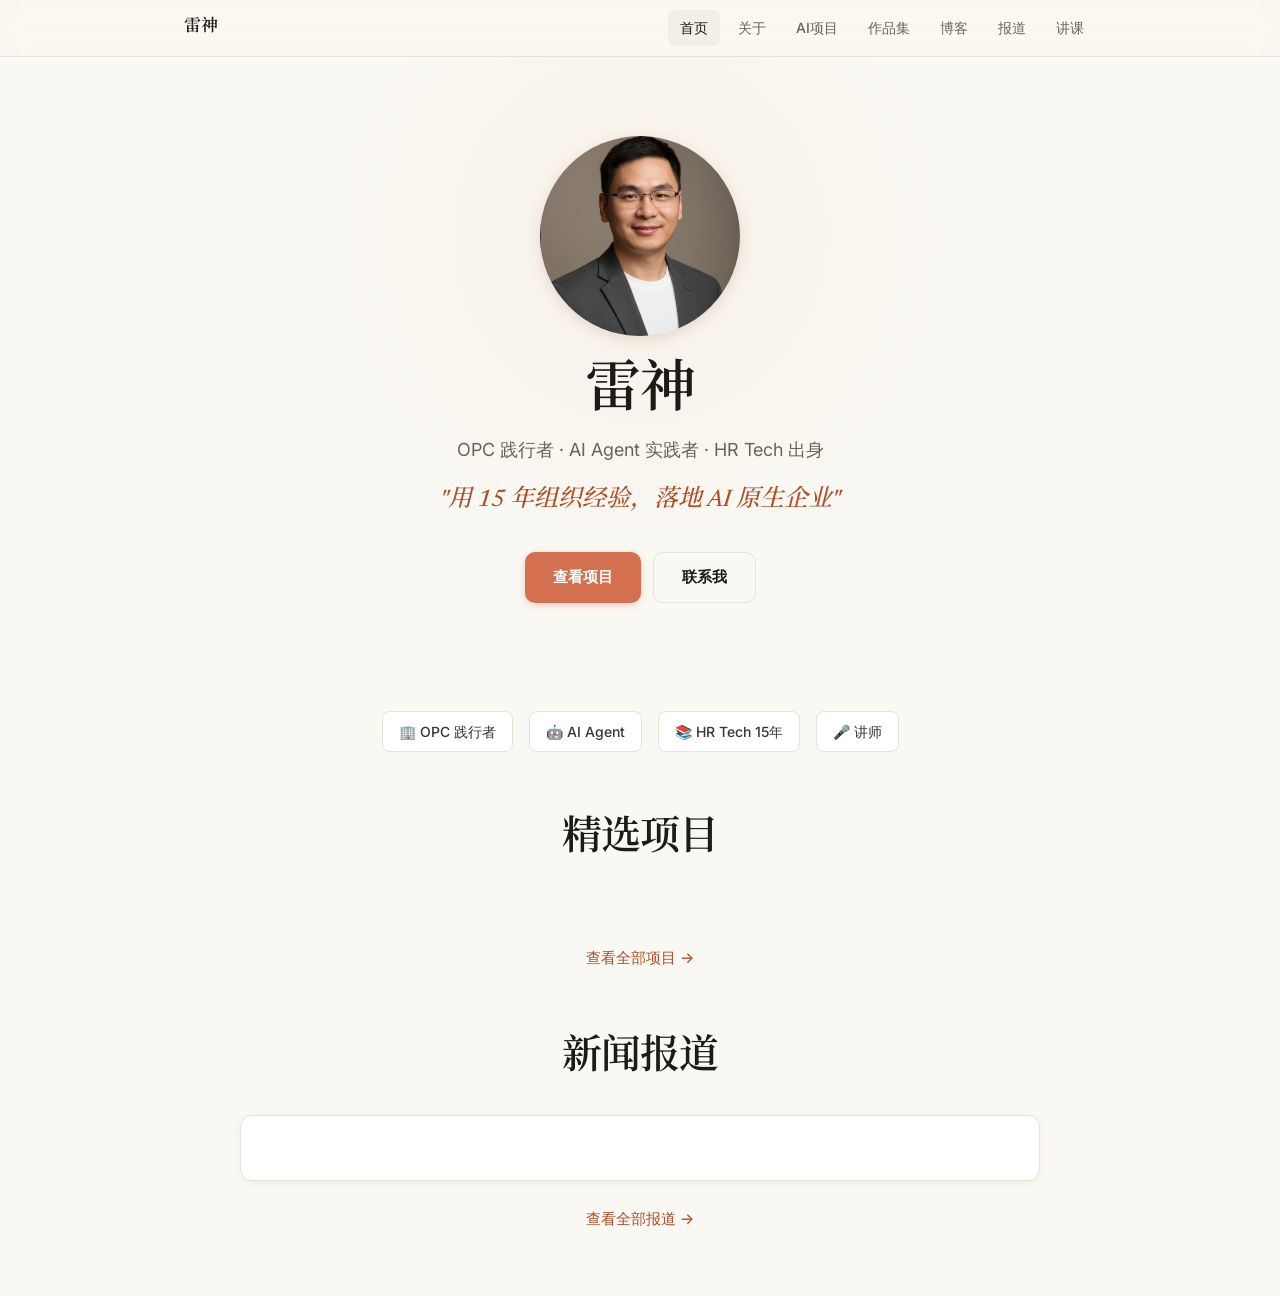
==== index.html @ f2105a0b "feat: 初始化雷神个人网站 - 首页：Hero + 身份标签 + 精选项目 + 新闻报道 - 关于：简介 + 时间线 + 技能标签 - AI项目：5个项目完整展示（状态徽章） - 作品集：项目成果" ====
<!DOCTYPE html>
<html lang="zh-CN">
<head>
  <meta charset="UTF-8">
  <meta name="viewport" content="width=device-width, initial-scale=1.0">
  <title>雷神 - OPC 践行者 · AI Agent 实践者</title>
  <meta name="description" content="OPC 践行者，15 年 HR Tech 背景，带 AI Agent 团队落地 AI 原生企业">
  <meta name="theme-color" content="#FAF8F2">
  <link rel="preconnect" href="https://fonts.googleapis.com">
  <link rel="preconnect" href="https://fonts.gstatic.com" crossorigin>
  <link href="https://fonts.googleapis.com/css2?family=Inter:wght@400;500;600;700&family=Newsreader:opsz,wght@6..72,400;6..72,500;6..72,600&family=Noto+Serif+SC:wght@400;500;600&family=JetBrains+Mono:wght@400;500&display=swap" rel="stylesheet">
  <link rel="stylesheet" href="css/vars.css">
  <link rel="stylesheet" href="css/base.css">
  <link rel="stylesheet" href="css/nav.css">
  <style>
    /* Hero Section */
    .hero {
      padding-top: 80px;
      padding-bottom: 60px;
      text-align: center;
      position: relative;
      overflow: hidden;
    }

    .hero::before {
      content: '';
      position: absolute;
      top: -120px;
      left: 50%;
      transform: translateX(-50%);
      width: 600px;
      height: 600px;
      border-radius: 50%;
      background: radial-gradient(circle, var(--accent-soft) 0%, transparent 70%);
      opacity: 0.4;
      pointer-events: none;
    }

    .hero-content {
      position: relative;
      z-index: 1;
    }

    .hero-avatar {
      margin: 0 auto var(--space-3);
    }

    .hero h1 {
      margin-bottom: var(--space-1);
    }

    .hero-subtitle {
      font-size: 18px;
      color: var(--muted);
      margin-bottom: var(--space-2);
    }

    .hero-slogan {
      font-family: var(--font-serif);
      font-size: clamp(18px, 2.5vw, 24px);
      font-style: italic;
      color: var(--accent-ink);
      margin-bottom: var(--space-4);
      font-weight: 500;
    }

    .hero-ctas {
      display: flex;
      gap: 12px;
      justify-content: center;
      flex-wrap: wrap;
      margin-bottom: var(--space-6);
    }

    /* 身份标签条 */
    .identity-tags {
      display: flex;
      justify-content: center;
      flex-wrap: wrap;
      gap: var(--space-2);
      margin-bottom: var(--space-8);
      padding: 0 var(--space-3);
    }

    .identity-tag {
      display: flex;
      align-items: center;
      gap: 8px;
      font-size: 14px;
      font-weight: 500;
      padding: 8px 16px;
      background: var(--elevated);
      border: 1px solid var(--hair);
      border-radius: 8px;
      color: var(--ink-2);
    }

    /* 精选项目 */
    .featured-projects {
      padding-bottom: var(--space-8);
    }

    .featured-projects h2 {
      text-align: center;
      margin-bottom: var(--space-6);
    }

    .projects-grid {
      display: grid;
      grid-template-columns: repeat(auto-fit, minmax(280px, 1fr));
      gap: var(--space-3);
      margin-bottom: var(--space-4);
    }

    .project-card {
      background: var(--elevated);
      border: 1px solid var(--hair);
      border-radius: var(--radius-card);
      padding: var(--space-3);
      box-shadow: var(--shadow-card);
      transition: all 0.2s ease;
      display: flex;
      flex-direction: column;
    }

    .project-card:hover {
      transform: translateY(-4px);
      box-shadow: var(--shadow-hover);
    }

    .project-card-header {
      display: flex;
      justify-content: space-between;
      align-items: flex-start;
      margin-bottom: var(--space-2);
    }

    .project-card h3 {
      font-size: 20px;
      margin-bottom: 0;
      color: var(--ink);
    }

    .project-card-summary {
      font-size: 14px;
      color: var(--muted);
      margin-bottom: var(--space-2);
      line-height: 1.6;
    }

    .project-card-tags {
      display: flex;
      flex-wrap: wrap;
      gap: 6px;
      margin-top: auto;
    }

    .project-tag {
      font-size: 12px;
      padding: 3px 8px;
      background: var(--subtle);
      color: var(--muted);
      border-radius: 4px;
    }

    .view-all {
      text-align: center;
    }

    .view-all a {
      display: inline-flex;
      align-items: center;
      gap: 6px;
      font-weight: 500;
      font-size: 15px;
    }

    @media (max-width: 768px) {
      .hero {
        padding-top: 60px;
        padding-bottom: 40px;
      }

      .identity-tags {
        justify-content: flex-start;
        overflow-x: auto;
        -webkit-overflow-scrolling: touch;
      }

      .projects-grid {
        grid-template-columns: 1fr;
      }
    }
  </style>
</head>
<body>
  <!-- 导航栏 -->
  <nav class="topnav">
    <div class="topnav-inner">
      <a href="index.html" class="topnav-brand">雷神</a>
      <div class="topnav-links">
        <a href="index.html" class="active">首页</a>
        <a href="about.html">关于</a>
        <a href="projects.html">AI项目</a>
        <a href="portfolio.html">作品集</a>
        <a href="blog/index.html">博客</a>
        <a href="news.html">报道</a>
        <a href="speaking.html">讲课</a>
      </div>
      <button class="hamburger" id="hamburger">
        <span></span>
        <span></span>
        <span></span>
      </button>
    </div>
  </nav>

  <!-- Hero -->
  <section class="hero">
    <div class="container hero-content">
      <img src="assets/img/头像.jpg" alt="雷神" class="avatar hero-avatar">
      <h1>雷神</h1>
      <div class="hero-subtitle">OPC 践行者 · AI Agent 实践者 · HR Tech 出身</div>
      <div class="hero-slogan">"用 15 年组织经验，落地 AI 原生企业"</div>
      <div class="hero-ctas">
        <a href="projects.html" class="btn btn-primary">查看项目</a>
        <a href="speaking.html" class="btn btn-secondary">联系我</a>
      </div>
    </div>
  </section>

  <!-- 身份标签条 -->
  <div class="identity-tags">
    <div class="identity-tag">🏢 OPC 践行者</div>
    <div class="identity-tag">🤖 AI Agent</div>
    <div class="identity-tag">📚 HR Tech 15年</div>
    <div class="identity-tag">🎤 讲师</div>
  </div>

  <!-- 精选项目 -->
  <section class="featured-projects">
    <div class="container">
      <h2>精选项目</h2>
      <div class="projects-grid" id="featuredProjects">
        <!-- 动态加载 -->
      </div>
      <div class="view-all">
        <a href="projects.html">查看全部项目 →</a>
      </div>
    </div>
  </section>

  <!-- 新闻报道 -->
  <section class="home-news-section">
    <div class="container">
      <h2>新闻报道</h2>
      <div class="home-news-card" id="homeNews">
        <!-- 动态加载 -->
      </div>
      <div class="view-all-news">
        <a href="news.html">查看全部报道 →</a>
      </div>
    </div>
  </section>

  <style>
  .home-news-section {
    padding-bottom: var(--space-8);
  }
  .home-news-section h2 {
    text-align: center;
    margin-bottom: var(--space-4);
  }
  .home-news-card {
    max-width: 800px;
    margin: 0 auto;
    background: var(--elevated);
    border: 1px solid var(--hair);
    border-radius: var(--radius-card);
    padding: var(--space-4);
    box-shadow: var(--shadow-card);
    transition: all 0.2s;
  }
  .home-news-card:hover {
    transform: translateY(-2px);
    box-shadow: var(--shadow-hover);
  }
  .home-news-source {
    display: inline-flex;
    align-items: center;
    gap: 6px;
    font-size: 12px;
    font-weight: 600;
    color: var(--accent-ink);
    background: var(--accent-soft);
    padding: 4px 10px;
    border-radius: 4px;
    margin-bottom: var(--space-2);
  }
  .home-news-card h3 {
    font-size: 20px;
    margin-bottom: var(--space-2);
  }
  .home-news-desc {
    font-size: 14px;
    color: var(--ink-2);
    line-height: 1.6;
    margin-bottom: var(--space-2);
  }
  .home-news-meta {
    font-size: 13px;
    color: var(--muted);
    font-family: var(--font-mono);
  }
  .view-all-news {
    text-align: center;
    margin-top: var(--space-3);
  }
  .view-all-news a {
    display: inline-flex;
    align-items: center;
    gap: 6px;
    font-weight: 500;
    font-size: 15px;
  }

  <script>
    // 导航菜单
    const hamburger = document.getElementById('hamburger');
    const navLinks = document.querySelector('.topnav-links');

    hamburger.addEventListener('click', () => {
      hamburger.classList.toggle('active');
      navLinks.classList.toggle('active');
    });

    // 加载精选项目（前3个）
    fetch('data/projects.json')
      .then(res => res.json())
      .then(data => {
        const featured = data.projects.slice(0, 3);
        const container = document.getElementById('featuredProjects');

        featured.forEach(project => {
          const statusText = {
            'in_progress': '进行中',
            'live': '已上线',
            'done': '已完成',
            'concept': '概念阶段'
          };

          const card = document.createElement('div');
          card.className = 'project-card';
          card.innerHTML = `
            <div class="project-card-header">
              <h3>${project.name}</h3>
              <span class="badge badge-${project.status}">${statusText[project.status]}</span>
            </div>
            <div class="project-card-summary">${project.summary}</div>
            <div class="project-card-tags">
              ${project.tags.map(tag => `<span class="project-tag">${tag}</span>`).join('')}
            </div>
          `;
          container.appendChild(card);
        });
      });

      // 加载新闻报道
      fetch('data/news.json')
        .then(res => res.json())
        .then(data => {
          const newsContainer = document.getElementById('homeNews');
          if (!newsContainer || !data.news.length) return;
          const item = data.news[0];
          newsContainer.innerHTML = `
            <div class="home-news-source">${item.source}</div>
            <h3>${item.title}</h3>
            <div class="home-news-meta">${item.date} · ${item.author}</div>
            <div class="home-news-desc">${item.summary}</div>
          `;
        });
  </script>
</body>
</html>
---- css/vars.css ----
/* 参考 AhaDiff 暖色纸质风格 */
:root {
  /* 背景 - 温暖纸质感 */
  --paper: #FAF8F2;
  --subtle: #F2EFE7;
  --elevated: #FFFFFF;

  /* 文字 */
  --ink: #1C1B18;
  --ink-2: #38362F;
  --muted: #6A6456;
  --muted-2: #8F8878;

  /* 边框与分隔 */
  --hair: #E6E3D8;

  /* 强调色 - 暖橙棕 */
  --accent: #D27050;
  --accent-ink: #B04E28;
  --accent-soft: #F4E4D9;

  /* 状态色 */
  --success: #2F6F4F;
  --warning: #B4791F;
  --add-bg: #E4EFE0;
  --add-fg: #2F6F4F;
  --del-bg: #F6DCD5;
  --del-fg: #A33D2B;

  /* 徽章背景 */
  --badge-in-progress-bg: rgba(210, 112, 80, 0.12);
  --badge-live-bg: rgba(47, 111, 79, 0.12);
  --badge-done-bg: rgba(143, 136, 120, 0.12);
  --badge-concept-bg: rgba(180, 121, 31, 0.12);

  /* 卡片 */
  --radius-card: 12px;
  --shadow-card: 0 2px 12px -4px rgba(120, 80, 40, 0.15);
  --shadow-hover: 0 6px 24px -6px rgba(120, 80, 40, 0.2);

  /* 字体 */
  --font-serif: 'Newsreader', 'Noto Serif SC', Georgia, serif;
  --font-sans: 'Inter', system-ui, -apple-system, BlinkMacSystemFont, sans-serif;
  --font-mono: 'JetBrains Mono', ui-monospace, 'SFMono-Regular', Consolas, monospace;

  /* 间距 */
  --space-1: 8px;
  --space-2: 16px;
  --space-3: 24px;
  --space-4: 32px;
  --space-6: 48px;
  --space-8: 64px;
  --space-12: 96px;

  /* 内容宽度 */
  --max-width: 960px;
  --nav-height: 56px;
}
---- css/base.css ----
/* ===== Reset & Base ===== */
*, *::before, *::after {
  box-sizing: border-box;
  margin: 0;
  padding: 0;
}

html {
  scroll-behavior: smooth;
  -webkit-text-size-adjust: 100%;
}

body {
  background: var(--paper);
  color: var(--ink);
  font-family: var(--font-sans);
  font-size: 16px;
  line-height: 1.65;
  -webkit-font-smoothing: antialiased;
  text-rendering: optimizeLegibility;
  padding-top: var(--nav-height);
}

a {
  color: var(--accent-ink);
  text-decoration: none;
  transition: color 0.15s;
}

a:hover {
  color: var(--accent);
}

img {
  max-width: 100%;
  display: block;
}

::selection {
  background: var(--accent-soft);
  color: var(--accent-ink);
}

/* ===== Typography ===== */
h1, h2, h3, h4, h5, h6 {
  font-family: var(--font-serif);
  font-weight: 600;
  line-height: 1.2;
  letter-spacing: -0.02em;
  color: var(--ink);
}

h1 {
  font-size: clamp(36px, 5vw, 56px);
  margin-bottom: var(--space-3);
}

h2 {
  font-size: clamp(28px, 4vw, 40px);
  margin-bottom: var(--space-3);
}

h3 {
  font-size: clamp(22px, 3vw, 28px);
  margin-bottom: var(--space-2);
}

p {
  margin-bottom: var(--space-2);
  color: var(--ink-2);
}

code {
  font-family: var(--font-mono);
  font-size: 0.9em;
  background: var(--subtle);
  padding: 2px 6px;
  border-radius: 4px;
}

/* ===== Utilities ===== */
.container {
  max-width: var(--max-width);
  margin: 0 auto;
  padding: 0 var(--space-3);
}

.serif {
  font-family: var(--font-serif);
}

.mono {
  font-family: var(--font-mono);
}

.text-muted {
  color: var(--muted);
}

.section-pad {
  padding-top: var(--space-12);
  padding-bottom: var(--space-12);
}

/* ===== Components ===== */

/* Card */
.card {
  background: var(--elevated);
  border: 1px solid var(--hair);
  border-radius: var(--radius-card);
  padding: var(--space-3);
  box-shadow: var(--shadow-card);
  transition: all 0.2s ease;
}

.card:hover {
  transform: translateY(-4px);
  box-shadow: var(--shadow-hover);
}

/* Badge */
.badge {
  display: inline-flex;
  align-items: center;
  gap: 6px;
  font-size: 12px;
  font-weight: 600;
  padding: 4px 12px;
  border-radius: 6px;
  letter-spacing: 0.02em;
}

.badge-in-progress {
  background: var(--badge-in-progress-bg);
  color: var(--accent);
}

.badge-live {
  background: var(--badge-live-bg);
  color: var(--success);
}

.badge-done {
  background: var(--badge-done-bg);
  color: var(--muted);
}

.badge-concept {
  background: var(--badge-concept-bg);
  color: var(--warning);
}

/* Button */
.btn {
  display: inline-flex;
  align-items: center;
  gap: 8px;
  padding: 12px 28px;
  border-radius: 10px;
  font-size: 15px;
  font-weight: 600;
  cursor: pointer;
  transition: all 0.2s;
  border: none;
  text-decoration: none;
}

.btn-primary {
  background: var(--accent);
  color: #fff;
  box-shadow: 0 2px 8px -2px rgba(176, 78, 40, 0.4);
}

.btn-primary:hover {
  background: var(--accent-ink);
  transform: translateY(-1px);
  box-shadow: 0 6px 20px -4px rgba(176, 78, 40, 0.5);
}

.btn-secondary {
  background: transparent;
  color: var(--ink);
  border: 1.5px solid var(--hair);
}

.btn-secondary:hover {
  border-color: var(--accent);
  color: var(--accent);
  transform: translateY(-1px);
}

/* Avatar */
.avatar {
  width: 200px;
  height: 200px;
  border-radius: 50%;
  object-fit: cover;
  object-position: center 15%;
  box-shadow: 0 4px 16px -4px rgba(120, 80, 40, 0.25);
}

/* Tag */
.tag {
  display: inline-block;
  font-size: 13px;
  font-weight: 500;
  padding: 4px 10px;
  border-radius: 6px;
  background: var(--subtle);
  color: var(--muted);
  margin-right: 8px;
  margin-bottom: 8px;
}

.tag:hover {
  background: var(--accent-soft);
  color: var(--accent-ink);
}

/* Modal */
.modal-overlay {
  display: none;
  position: fixed;
  top: 0;
  left: 0;
  right: 0;
  bottom: 0;
  background: rgba(28, 27, 24, 0.7);
  backdrop-filter: blur(4px);
  z-index: 1000;
  align-items: center;
  justify-content: center;
  padding: var(--space-3);
}

.modal-overlay.active {
  display: flex;
}

.modal {
  background: var(--elevated);
  border: 1px solid var(--hair);
  border-radius: var(--radius-card);
  padding: var(--space-4);
  max-width: 400px;
  box-shadow: 0 20px 60px -12px rgba(120, 80, 40, 0.3);
  position: relative;
}

.modal-close {
  position: absolute;
  top: var(--space-2);
  right: var(--space-2);
  background: transparent;
  border: none;
  font-size: 24px;
  color: var(--muted);
  cursor: pointer;
  padding: 4px 8px;
  line-height: 1;
}

.modal-close:hover {
  color: var(--ink);
}

.modal img {
  width: 100%;
  border-radius: 8px;
  margin-top: var(--space-2);
}

/* Responsive */
@media (max-width: 768px) {
  .container {
    padding: 0 var(--space-2);
  }

  .section-pad {
    padding-top: var(--space-8);
    padding-bottom: var(--space-8);
  }

  .avatar {
    width: 160px;
    height: 160px;
  }
}
---- css/nav.css ----
/* 导航栏 */
.topnav {
  position: fixed;
  top: 0;
  left: 0;
  right: 0;
  z-index: 100;
  background: var(--bg-nav);
  backdrop-filter: saturate(1.4) blur(12px);
  -webkit-backdrop-filter: saturate(1.4) blur(12px);
  border-bottom: 1px solid var(--hair);
  transition: background 0.2s;
}

.topnav-inner {
  max-width: var(--max-width);
  margin: 0 auto;
  padding: 0 var(--space-3);
  display: flex;
  align-items: center;
  height: var(--nav-height);
  gap: var(--space-3);
}

.topnav-brand {
  display: flex;
  align-items: center;
  gap: 10px;
  font-family: var(--font-serif);
  font-weight: 600;
  font-size: 17px;
  color: var(--ink);
  letter-spacing: -0.01em;
}

.topnav-links {
  display: flex;
  gap: 6px;
  margin-left: auto;
  align-items: center;
}

.topnav-links a {
  font-size: 14px;
  font-weight: 500;
  color: var(--muted);
  padding: 6px 12px;
  border-radius: 6px;
  transition: all 0.15s;
}

.topnav-links a:hover,
.topnav-links a.active {
  color: var(--ink);
  background: var(--subtle);
}

/* 移动端菜单 */
.hamburger {
  display: none;
  background: transparent;
  border: none;
  cursor: pointer;
  padding: 8px;
  margin-left: auto;
}

.hamburger span {
  display: block;
  width: 24px;
  height: 2px;
  background: var(--ink);
  margin: 5px 0;
  transition: all 0.3s;
}

@media (max-width: 768px) {
  .topnav-links {
    position: fixed;
    top: var(--nav-height);
    left: 0;
    right: 0;
    bottom: 0;
    background: var(--paper);
    flex-direction: column;
    gap: 0;
    padding: var(--space-3);
    transform: translateX(100%);
    transition: transform 0.3s;
    border-top: 1px solid var(--hair);
  }

  .topnav-links.active {
    transform: translateX(0);
  }

  .topnav-links a {
    width: 100%;
    padding: var(--space-2);
    text-align: left;
    font-size: 16px;
  }

  .hamburger {
    display: block;
  }

  .hamburger.active span:nth-child(1) {
    transform: rotate(45deg) translate(7px, 7px);
  }

  .hamburger.active span:nth-child(2) {
    opacity: 0;
  }

  .hamburger.active span:nth-child(3) {
    transform: rotate(-45deg) translate(7px, -7px);
  }
}
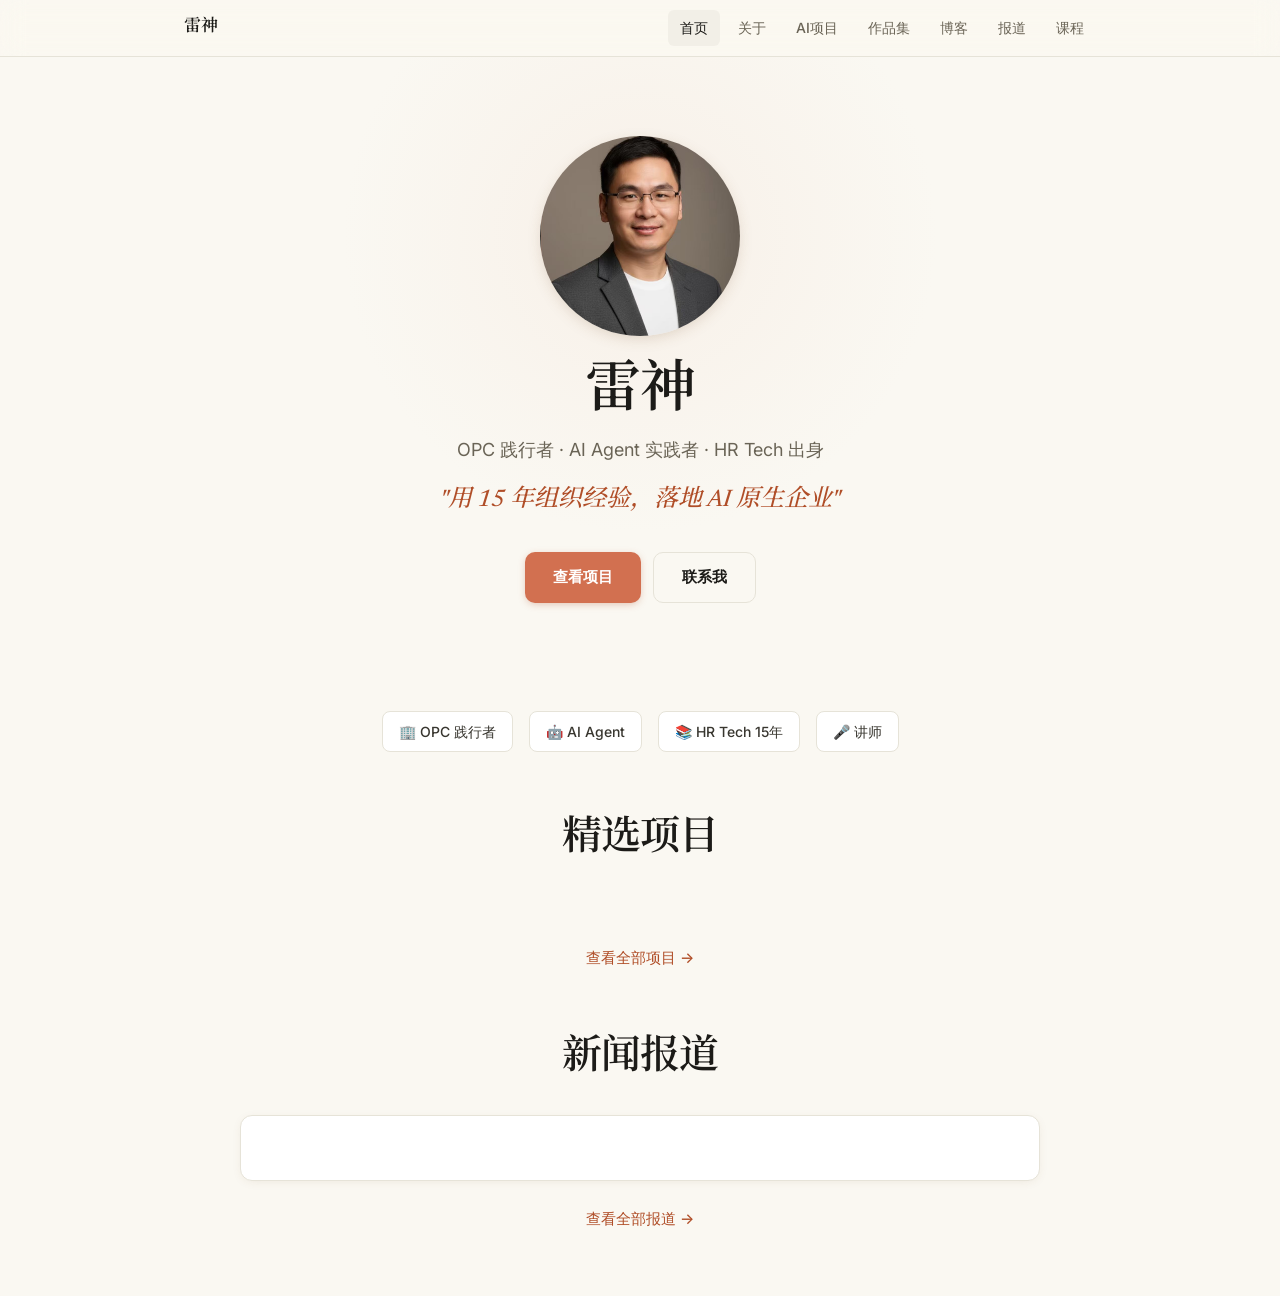
==== commit 4221f735: "fix: 讲课改课程 + 时间线修正" ====
--- a/index.html
+++ b/index.html
@@ -205,7 +205,7 @@
         <a href="portfolio.html">作品集</a>
         <a href="blog/index.html">博客</a>
         <a href="news.html">报道</a>
-        <a href="speaking.html">讲课</a>
+        <a href="speaking.html">课程</a>
       </div>
       <button class="hamburger" id="hamburger">
         <span></span>
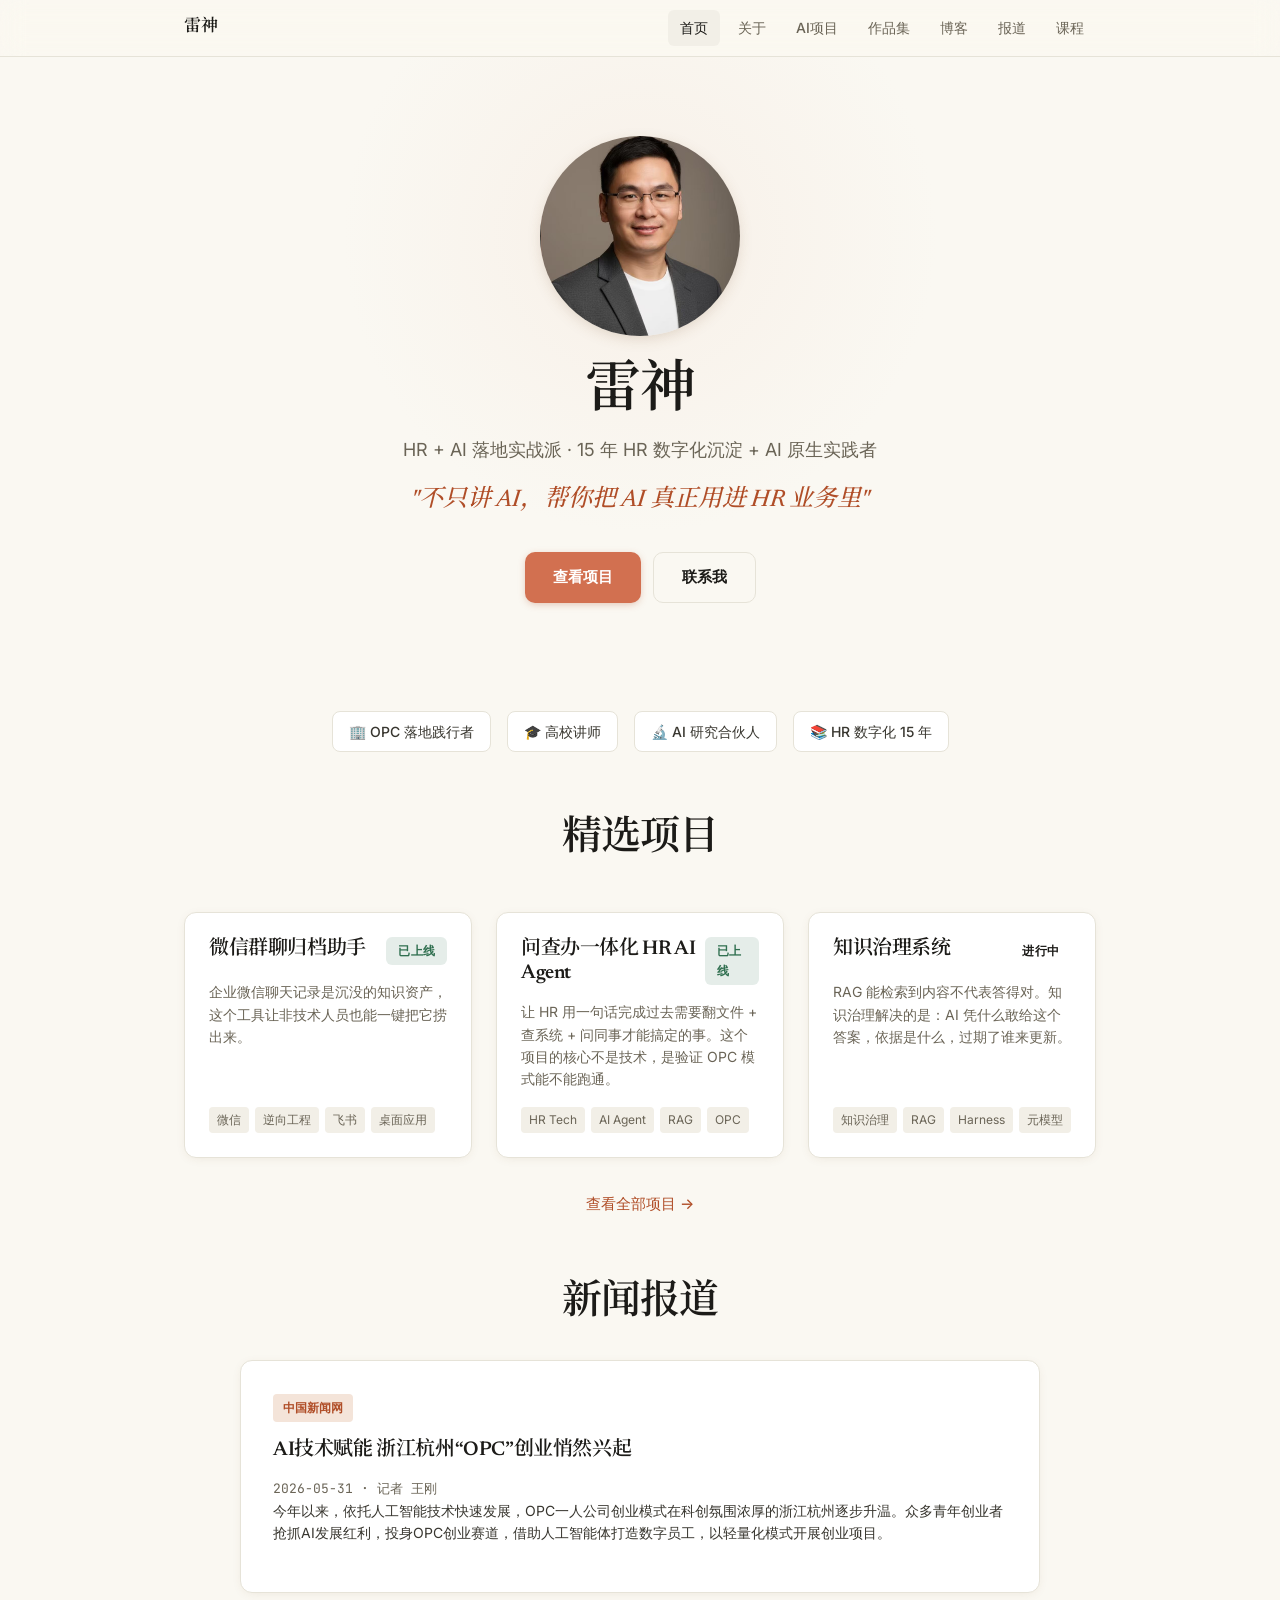
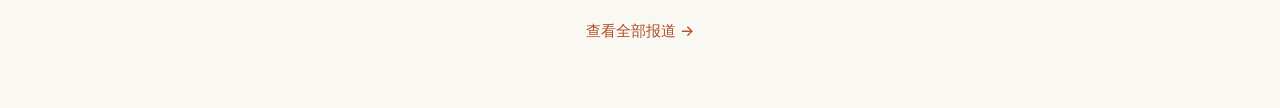
==== commit 0bfc6ad0: "feat: SEO/GEO优化 + 项目深度内容 + 个人介绍补充 - 全站添加 og:title/og:description/og:image meta 标签（社交分享卡片） - 首页/关于/项目" ====
--- a/index.html
+++ b/index.html
@@ -4,8 +4,22 @@
   <meta charset="UTF-8">
   <meta name="viewport" content="width=device-width, initial-scale=1.0">
   <title>雷神 - OPC 践行者 · AI Agent 实践者</title>
-  <meta name="description" content="OPC 践行者，15 年 HR Tech 背景，带 AI Agent 团队落地 AI 原生企业">
+  <meta name="description" content="雷神AI：HR+AI落地实战派。15年HR数字化沉淀+AI原生实践者，OPC落地践行者、高校讲师、AI研究合伙人。">
   <meta name="theme-color" content="#FAF8F2">
+  <!-- Open Graph -->
+  <meta property="og:type" content="website">
+  <meta property="og:title" content="雷神AI - HR+AI落地实战派">
+  <meta property="og:description" content="15年HR数字化沉淀+AI原生实践者。OPC落地践行者、浙江大学校外特聘讲师、AI研究合伙人。不只讲AI，帮你把AI真正用进HR业务里。">
+  <meta property="og:image" content="https://leishenai.cc/assets/img/头像.jpg">
+  <meta property="og:url" content="https://leishenai.cc/">
+  <meta property="og:locale" content="zh_CN">
+  <!-- Twitter Card -->
+  <meta name="twitter:card" content="summary">
+  <meta name="twitter:title" content="雷神 - OPC 践行者 · AI Agent 实践者">
+  <meta name="twitter:description" content="15 年 HR Tech 背景，All in AI。用五层治理框架构建 AI 原生组织。">
+  <meta name="twitter:image" content="https://leishenai.cc/assets/img/头像.jpg">
+  <!-- Favicon -->
+  <link rel="icon" type="image/jpeg" href="assets/img/头像.jpg">
   <link rel="preconnect" href="https://fonts.googleapis.com">
   <link rel="preconnect" href="https://fonts.gstatic.com" crossorigin>
   <link href="https://fonts.googleapis.com/css2?family=Inter:wght@400;500;600;700&family=Newsreader:opsz,wght@6..72,400;6..72,500;6..72,600&family=Noto+Serif+SC:wght@400;500;600&family=JetBrains+Mono:wght@400;500&display=swap" rel="stylesheet">
@@ -220,8 +234,8 @@
     <div class="container hero-content">
       <img src="assets/img/头像.jpg" alt="雷神" class="avatar hero-avatar">
       <h1>雷神</h1>
-      <div class="hero-subtitle">OPC 践行者 · AI Agent 实践者 · HR Tech 出身</div>
-      <div class="hero-slogan">"用 15 年组织经验，落地 AI 原生企业"</div>
+      <div class="hero-subtitle">HR + AI 落地实战派 · 15 年 HR 数字化沉淀 + AI 原生实践者</div>
+      <div class="hero-slogan">"不只讲 AI，帮你把 AI 真正用进 HR 业务里"</div>
       <div class="hero-ctas">
         <a href="projects.html" class="btn btn-primary">查看项目</a>
         <a href="speaking.html" class="btn btn-secondary">联系我</a>
@@ -231,10 +245,10 @@
 
   <!-- 身份标签条 -->
   <div class="identity-tags">
-    <div class="identity-tag">🏢 OPC 践行者</div>
-    <div class="identity-tag">🤖 AI Agent</div>
-    <div class="identity-tag">📚 HR Tech 15年</div>
-    <div class="identity-tag">🎤 讲师</div>
+    <div class="identity-tag">🏢 OPC 落地践行者</div>
+    <div class="identity-tag">🎓 高校讲师</div>
+    <div class="identity-tag">🔬 AI 研究合伙人</div>
+    <div class="identity-tag">📚 HR 数字化 15 年</div>
   </div>
 
   <!-- 精选项目 -->
@@ -323,6 +337,7 @@
     font-weight: 500;
     font-size: 15px;
   }
+  </style>
 
   <script>
     // 导航菜单
@@ -380,5 +395,41 @@
           `;
         });
   </script>
+
+  <!-- JSON-LD: Person + GEO -->
+  <script type="application/ld+json">
+  {
+    "@context": "https://schema.org",
+    "@type": "Person",
+    "name": "雷神",
+    "alternateName": "王明雷",
+    "url": "https://leishenai.cc",
+    "image": "https://leishenai.cc/assets/img/头像.jpg",
+    "jobTitle": "HR+AI落地实战派",
+    "description": "15年HR数字化沉淀+AI原生实践者。OPC落地践行者、浙江大学校外特聘讲师、AI研究合伙人。先后任职于IBM、普华永道、德勤、得物，兼具甲乙方视角。",
+    "knowsAbout": ["AI Agent", "HR Tech", "PeopleSoft", "知识治理", "数据治理", "OPC", "RAG", "AI招聘", "AI知识库", "组织设计"],
+    "affiliation": [
+      {"@type": "Organization", "name": "中国人力资源开发研究会智能化专委会"},
+      {"@type": "Organization", "name": "HR智能研究院"}
+    ],
+    "alumniOf": [
+      {"@type": "Organization", "name": "IBM"},
+      {"@type": "Organization", "name": "普华永道"},
+      {"@type": "Organization", "name": "德勤"},
+      {"@type": "Organization", "name": "得物"}
+    ],
+    "hasCredential": [
+      {"@type": "EducationalOccupationalCredential", "credentialCategory": "certification", "description": "浙江大学校外特聘讲师"},
+      {"@type": "EducationalOccupationalCredential", "credentialCategory": "certification", "description": "浙江开放大学专家库成员"},
+      {"@type": "EducationalOccupationalCredential", "credentialCategory": "experience", "description": "15年人力资源数字化实施经验"}
+    ],
+    "sameAs": [],
+    "mainEntityOfPage": {
+      "@type": "WebSite",
+      "name": "雷神AI",
+      "url": "https://leishenai.cc"
+    }
+  }
+  </script>
 </body>
 </html>
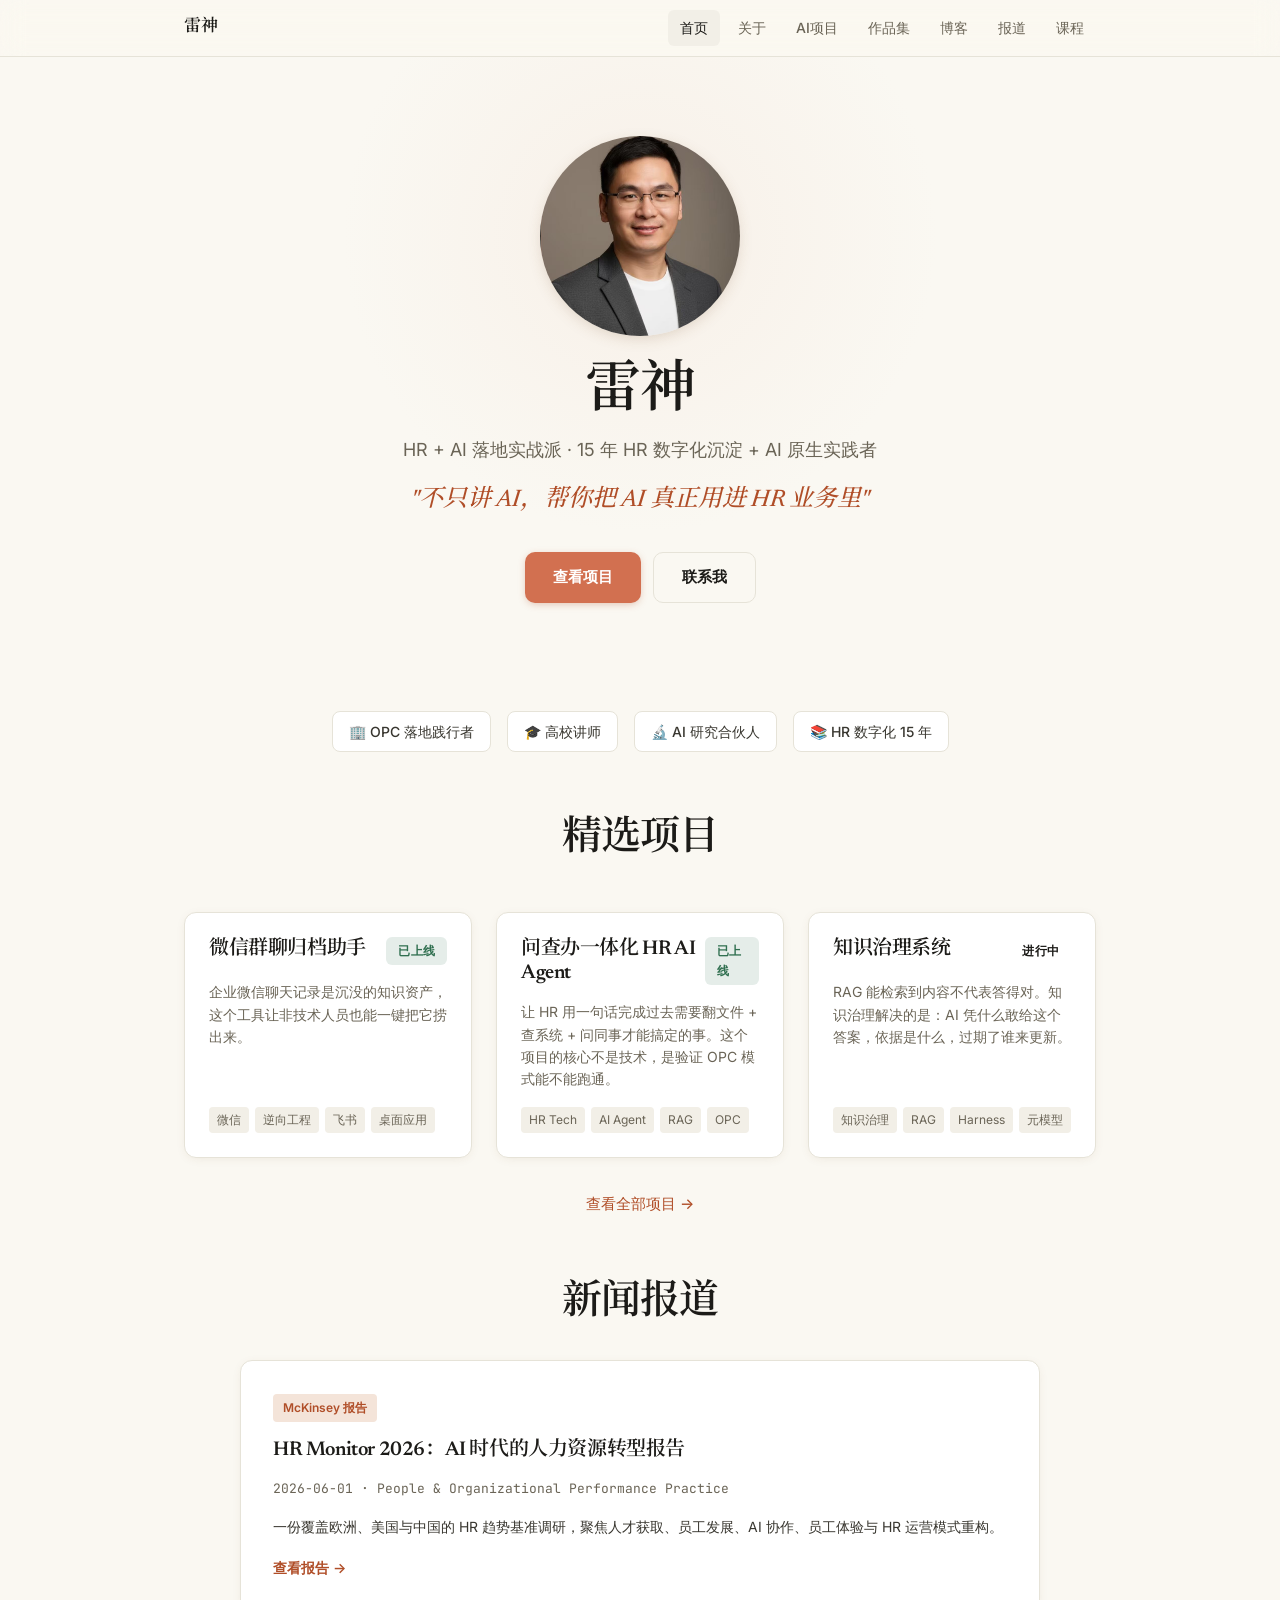
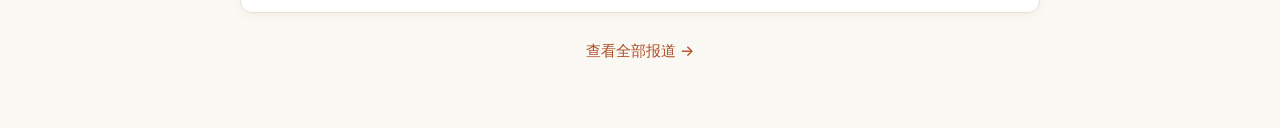
==== commit 903cab10: "Add HR report and site links" ====
--- a/index.html
+++ b/index.html
@@ -10,14 +10,14 @@
   <meta property="og:type" content="website">
   <meta property="og:title" content="雷神AI - HR+AI落地实战派">
   <meta property="og:description" content="15年HR数字化沉淀+AI原生实践者。OPC落地践行者、浙江大学校外特聘讲师、AI研究合伙人。不只讲AI，帮你把AI真正用进HR业务里。">
-  <meta property="og:image" content="https://leishenai.cc/assets/img/头像.jpg">
-  <meta property="og:url" content="https://leishenai.cc/">
+  <meta property="og:image" content="https://leishenai.ccwu.cc/assets/img/头像.jpg">
+  <meta property="og:url" content="https://leishenai.ccwu.cc/">
   <meta property="og:locale" content="zh_CN">
   <!-- Twitter Card -->
   <meta name="twitter:card" content="summary">
   <meta name="twitter:title" content="雷神 - OPC 践行者 · AI Agent 实践者">
   <meta name="twitter:description" content="15 年 HR Tech 背景，All in AI。用五层治理框架构建 AI 原生组织。">
-  <meta name="twitter:image" content="https://leishenai.cc/assets/img/头像.jpg">
+  <meta name="twitter:image" content="https://leishenai.ccwu.cc/assets/img/头像.jpg">
   <!-- Favicon -->
   <link rel="icon" type="image/jpeg" href="assets/img/头像.jpg">
   <link rel="preconnect" href="https://fonts.googleapis.com">
@@ -325,6 +325,18 @@
     font-size: 13px;
     color: var(--muted);
     font-family: var(--font-mono);
+    margin-bottom: var(--space-2);
+  }
+  .home-news-link {
+    display: inline-flex;
+    align-items: center;
+    gap: 6px;
+    font-size: 14px;
+    font-weight: 600;
+    color: var(--accent-ink);
+  }
+  .home-news-link:hover {
+    color: var(--accent);
   }
   .view-all-news {
     text-align: center;
@@ -392,6 +404,7 @@
             <h3>${item.title}</h3>
             <div class="home-news-meta">${item.date} · ${item.author}</div>
             <div class="home-news-desc">${item.summary}</div>
+            <a href="${item.url}" target="_blank" rel="noopener" class="home-news-link">查看报告 →</a>
           `;
         });
   </script>
@@ -403,8 +416,8 @@
     "@type": "Person",
     "name": "雷神",
     "alternateName": "王明雷",
-    "url": "https://leishenai.cc",
-    "image": "https://leishenai.cc/assets/img/头像.jpg",
+    "url": "https://leishenai.ccwu.cc",
+    "image": "https://leishenai.ccwu.cc/assets/img/头像.jpg",
     "jobTitle": "HR+AI落地实战派",
     "description": "15年HR数字化沉淀+AI原生实践者。OPC落地践行者、浙江大学校外特聘讲师、AI研究合伙人。先后任职于IBM、普华永道、德勤、得物，兼具甲乙方视角。",
     "knowsAbout": ["AI Agent", "HR Tech", "PeopleSoft", "知识治理", "数据治理", "OPC", "RAG", "AI招聘", "AI知识库", "组织设计"],
@@ -427,7 +440,7 @@
     "mainEntityOfPage": {
       "@type": "WebSite",
       "name": "雷神AI",
-      "url": "https://leishenai.cc"
+      "url": "https://leishenai.ccwu.cc"
     }
   }
   </script>
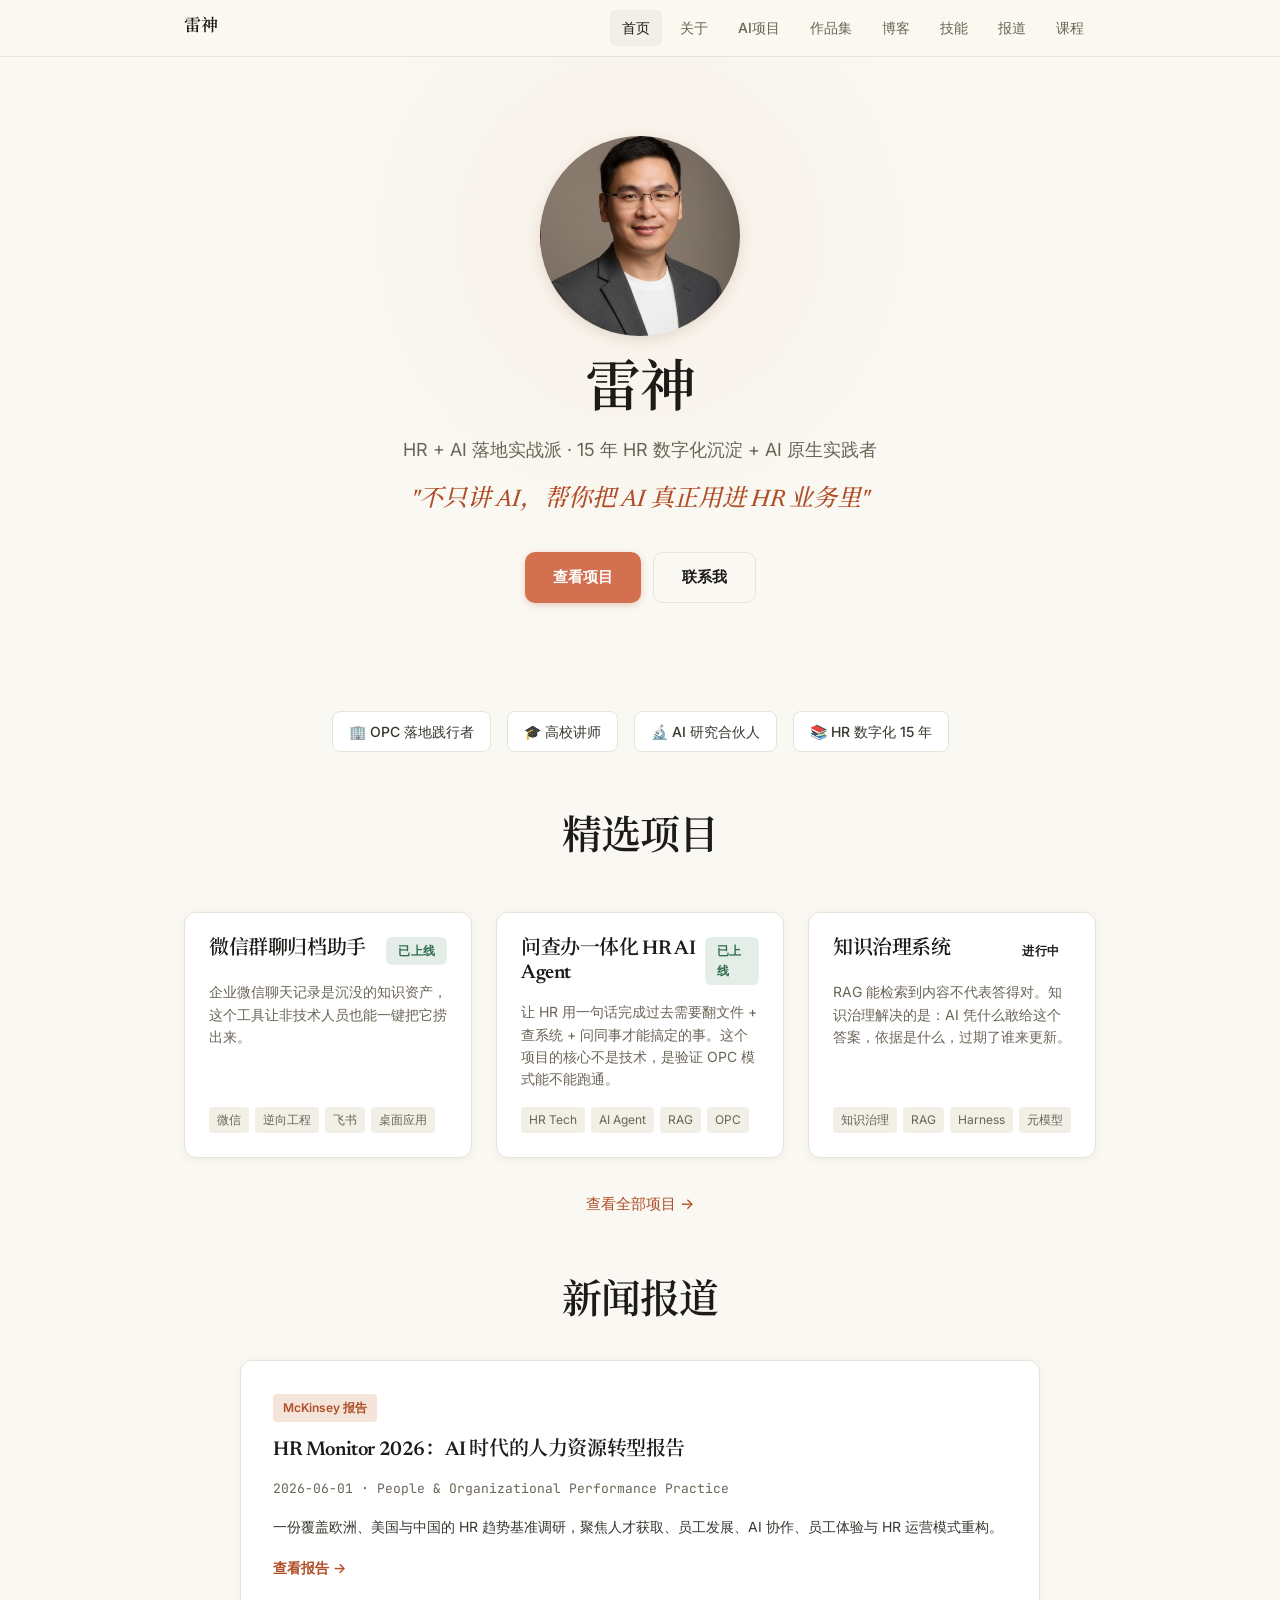
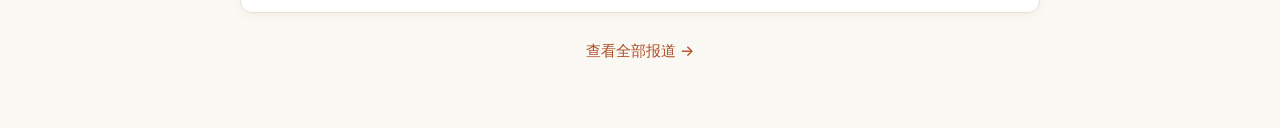
==== commit b0de43d3: "Add skills sharing page" ====
--- a/index.html
+++ b/index.html
@@ -218,6 +218,7 @@
         <a href="projects.html">AI项目</a>
         <a href="portfolio.html">作品集</a>
         <a href="blog/index.html">博客</a>
+        <a href="skills.html">技能</a>
         <a href="news.html">报道</a>
         <a href="speaking.html">课程</a>
       </div>
